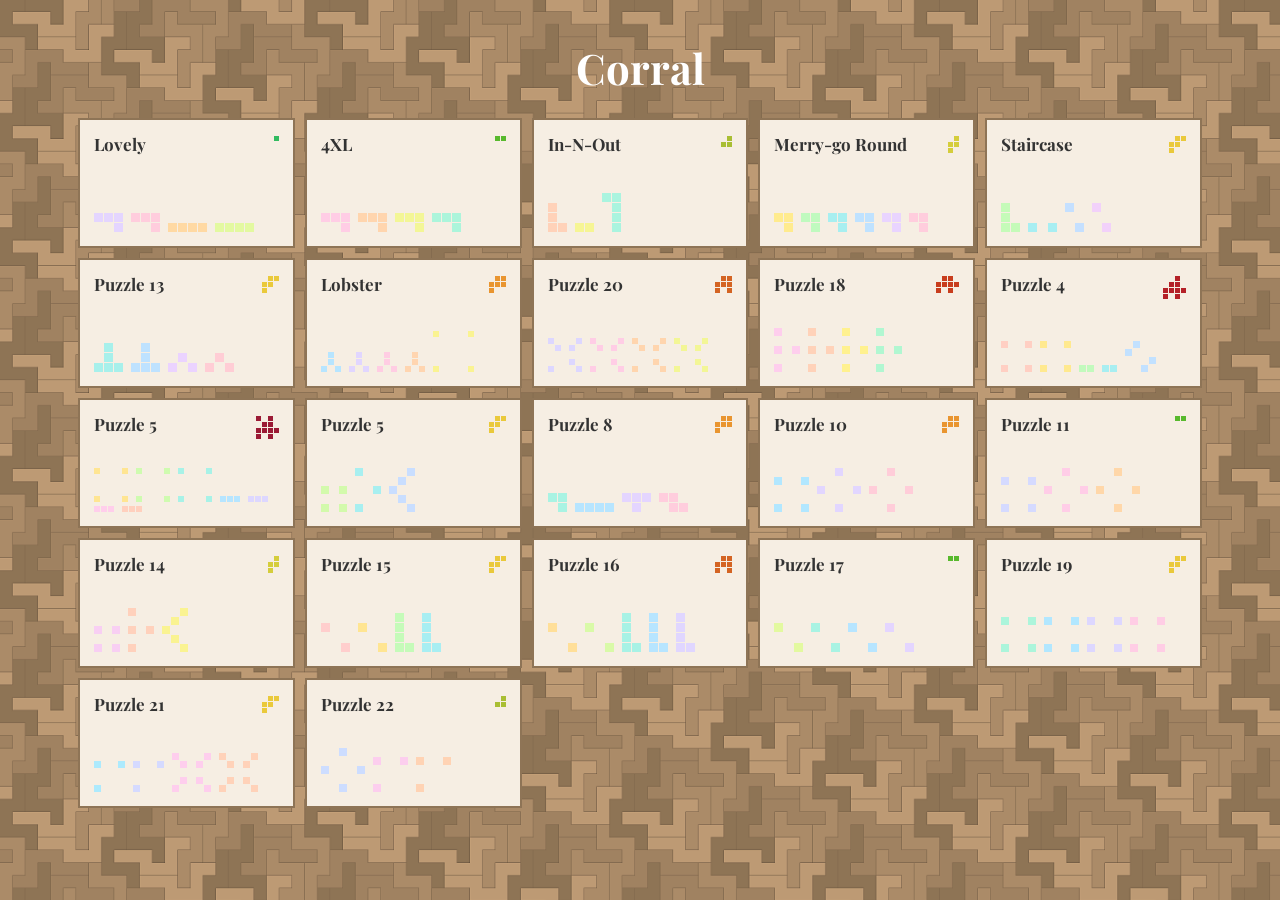
==== index.html @ 3b2e0bac "a" ====
<!DOCTYPE html>
<html lang="en">
<head>
  <meta charset="UTF-8">
  <meta name="viewport" content="width=device-width, initial-scale=1">
  <title>Corral</title>
  <link rel="icon" type="image/png" href="/img/logo.png">
  <link rel="stylesheet" href="style.css">
</head>
<body>
<main>
  <h1 class="index-title">Corral</h1>
  <div id="puzzle-list"></div>
</main>

<script src="puzzles.js"></script>
<script>

const PREVIEW_W   = 168;
const PREVIEW_H   = 48;
const PREVIEW_GAP = 8;   
const PREVIEW_ROW = 4; 

function previewFits(dims, size) {
  const px = n => n * (size + 1) - 1;   // mini-grids put 1px between cells
  let rowW = 0, rowH = 0, stacked = 0;

  for (const [rows, cols] of dims) {
    const w = px(cols), h = px(rows);
    if (w > PREVIEW_W) return false;
    if (rowW && rowW + PREVIEW_GAP + w > PREVIEW_W) {
      stacked += rowH + PREVIEW_ROW;
      rowW = 0;
      rowH = 0;
    }
    rowW += (rowW ? PREVIEW_GAP : 0) + w;
    rowH = Math.max(rowH, h);
  }
  return stacked + rowH <= PREVIEW_H;
}

// Largest mini-cell size at which all of a puzzle's pieces fit the strip.
function previewSize(pieces) {
  const dims = pieces.map(p => {
    const rs = p.cells.map(x => x[0]), cs = p.cells.map(x => x[1]);
    return [Math.max(...rs) - Math.min(...rs) + 1, Math.max(...cs) - Math.min(...cs) + 1];
  });
  for (let size = 9; size > 2; size--) if (previewFits(dims, size)) return size;
  return 2;
}

const list = document.getElementById('puzzle-list');

// Only the puzzles that have opened. Starters are always in; the rest arrive
// one a day (see UNLOCK in puzzles.js).
const open = unlockedPuzzles();

for (const p of open) {
  const card = document.createElement('a');
  card.className = 'card';
  card.href = `puzzle.html?id=${encodeURIComponent(p.id)}`;

  const top = document.createElement('div');
  top.className = 'card-top';

  const h = document.createElement('h2');
  h.textContent = p.name;
  top.appendChild(h);

  if (p.difficulty != null) {
    const badge = document.createElement('div');
    badge.className = 'card-badge';
    badge.title = `Difficulty: ${p.difficulty}/10`;
    badge.appendChild(miniIcon(difficultyCells(p.difficulty), difficultyColor(p.difficulty), 5));
    top.appendChild(badge);
  }

  const preview = document.createElement('div');
  preview.className = 'card-preview';
  const size = previewSize(p.pieces);
  for (const piece of p.pieces) preview.appendChild(miniIcon(piece.cells, piece.color, size));

  card.append(top, preview);
  list.appendChild(card);
}
</script>
</body>
</html>
---- style.css ----
@import url('https://fonts.googleapis.com/css2?family=Playfair+Display:wght@700&family=Lora:wght@400;500&display=swap');

*, :after, :before { box-sizing: border-box; }

:root {
  --cell-size: 32px;      
  --tool-size: max(28px, var(--cell-size));
  --bar-h: 22px;        
  --bar-gap: 6px;
  --piece-cell: 18px;    
}

html {
  background-image: url('/background/background.png');
  background-repeat: repeat;
  background-size: 1600px;
  min-height: 100%;
}

body {
  margin: 0;
  padding: 40px 20px;
  min-height: 100vh;
  font-family: 'Lora', Georgia, serif;
  display: flex;
  flex-direction: column;
  align-items: center;
  color: #fff;
}

main {
  display: flex;
  flex-direction: column;
  align-items: center;
  gap: 24px;
  width: 100%;
}

.puzzle-header {
  display: flex;
  flex-direction: column;
  align-items: center;
  gap: 6px;
  text-align: center;
}

.puzzle-nav {
  display: grid;
  grid-template-columns: 1fr auto 1fr;
  align-items: center;
  gap: 18px;
  font-size: 14px;
}

.puzzle-nav a:first-child { justify-self: end; }
.puzzle-nav a:last-child  { justify-self: start; }

.puzzle-nav a { color: #fff; opacity: 0.8; text-decoration: none; }
.puzzle-nav a:hover { opacity: 1; text-decoration: underline; }
.puzzle-header h1 { font-family: 'Playfair Display', serif; font-size: 28px; margin: 0; }

.puzzle-meta {
  display: flex;
  align-items: center;
  justify-content: center;
  gap: 14px;
  font-size: 14px;
}
#puzzle-difficulty { display: flex; opacity: 0.9; }

#grid {
  display: grid;
  gap: 1px;
  background: rgba(0,0,0,0.08);
  touch-action: none;
  user-select: none;
  -webkit-user-select: none;
  -webkit-touch-callout: none;
}

.cell {
  width: var(--cell-size);
  height: var(--cell-size);
  background: #fff;
  border: 0px solid black;
}

#grid.flooding .cell { transition: background 130ms ease-out; }

#tray {
  display: flex;
  gap: 24px;
  align-items: flex-end;
  justify-content: center;
  flex-wrap: wrap;
  user-select: none;
  -webkit-user-select: none;
}
.piece { display: flex; flex-direction: column; align-items: center; gap: 6px; cursor: pointer; }
.piece.used   { opacity: 0.2; pointer-events: none; }
.piece.active { outline: 2px solid rgba(0,0,0,0.3); outline-offset: 4px; }
.piece-grid { display: grid; gap: 1px; }
.pc { width: var(--piece-cell); height: var(--piece-cell); }

.board-wrapper {
  position: relative;
  display: inline-block;
}

.board-bar {
  display: flex;
  align-items: center;
  justify-content: space-between;
  height: var(--bar-h);
  margin-bottom: var(--bar-gap);
}

#area-counter {
  font-family: 'Playfair Display', serif;
  font-size: 17px;
  line-height: 1;
  color: #fff;
  transition: color 260ms ease-out;
}

/* at or past the best known score */
#area-counter.record { color: #77DFA0; }
#area-counter.pop    { animation: score-pop 620ms ease-out; }

@keyframes score-pop {
  0%   { transform: scale(1);    }
  28%  { transform: scale(1.28); }
  60%  { transform: scale(0.98); }
  100% { transform: scale(1);    }
}

.board-tools {
  position: absolute;
  top: calc(var(--bar-h) + var(--bar-gap));   /* level with the top of the grid */
  left: calc(100% + 1px);
  z-index: 10;
  display: flex;
  flex-direction: column;
  gap: 1px;
}

.board-tools button {
  height: var(--tool-size);
  width:  var(--tool-size);
  font-size: calc(var(--tool-size) * 0.56);
  line-height: 1;
  color: #6b573d;
  background: #f6eee3;
  border: 0;
  border-radius: 0;
  padding: 0;
  cursor: pointer;
}
.board-tools button:hover  { background: #efe4d4; }
.board-tools button:active { background: #e6d9c6; }
#help-button { font-family: 'Playfair Display', serif; font-weight: 700; }

#share-popover {
  position: absolute;
  top: calc(100% + 10px);
  right: calc(-1 * var(--tool-size) - 1px);
  z-index: 20;
  width: 300px;
  max-width: 90vw;
  padding: 12px;
  background: #f6eee3;
  color: #333;
  outline: 2px solid #8e7456;
  outline-offset: 0.5px;
  font-size: 13px;
}
#share-popover[hidden] { display: none; }

.share-title { font-family: 'Playfair Display', serif; font-size: 15px; margin-bottom: 8px; }

#help-popover {
  position: absolute;
  top: 50%;
  left: 50%;
  transform: translate(-50%, -50%);
  z-index: 20;
  width: 336px;
  max-width: 92vw;
  padding: 12px;
  background: #f6eee3;
  color: #333;
  outline: 2px solid #8e7456;
  outline-offset: 0.5px;
  font-size: 12px;
}
#help-popover[hidden] { display: none; }

.how-lede { margin: 0 0 10px; font-size: 13px; }
.how-foot { margin: 0 0 10px; opacity: 0.75; }
.how-figs { display: flex; gap: 10px; justify-content: space-between; margin-bottom: 12px; }
.how-fig  { text-align: center; }
.how-grid { display: grid; gap: 1px; margin: 0 auto 6px; --how-cell: 12px; }
.how-cell { width: var(--how-cell); height: var(--how-cell); background: #fffaf2; }
.how-cap  { font-size: 11px; line-height: 1.35; white-space: nowrap; }
.how-cap b { font-family: 'Playfair Display', serif; font-size: 15px; }

.how-keys {
  display: flex;
  flex-wrap: wrap;
  align-items: center;
  justify-content: center;
  gap: 5px 12px;
  margin-bottom: 10px;
}
.how-keys span { display: inline-flex; align-items: center; gap: 4px; }
.chip {
  display: inline-flex;
  align-items: center;
  justify-content: center;
  min-width: 22px;
  height: 22px;
  padding: 0 6px;
  background: #fdf8f0;
  outline: 1.5px solid #8e7456;
  font-size: 13px;
  line-height: 1;
}

.how-actions { display: flex; gap: 8px; justify-content: flex-end; }
.how-actions button {
  padding: 6px 13px;
  font-family: inherit;
  font-size: 12px;
  color: #f6eee3;
  background: #8e7456;
  border: 0;
  cursor: pointer;
}
.how-actions button:hover { background: #7a6248; }

.share-row { display: flex; gap: 6px; }

#share-link {
  flex: 1;
  min-width: 0;
  padding: 6px 8px;
  font-family: inherit;
  font-size: 12px;
  color: #333;
  background: #fff;
  border: 1px solid #cbb79b;
}

#share-copy {
  padding: 6px 12px;
  font-family: inherit;
  font-size: 12px;
  color: #f6eee3;
  background: #8e7456;
  border: 0;
  cursor: pointer;
}
#share-copy:hover { background: #7a6248; }

#share-status { min-height: 16px; margin-top: 6px; font-size: 12px; opacity: 0.75; }

.toast {
  position: fixed;
  left: 50%;
  bottom: 28px;
  transform: translateX(-50%);
  z-index: 50;
  max-width: 420px;
  padding: 10px 16px;
  background: #f6eee3;
  color: #333;
  outline: 2px solid #8e7456;
  font-size: 13px;
  text-align: center;
}

#piece-controls {
  position: fixed;
  left: 0;
  right: 0;
  bottom: 0;
  z-index: 40;
  display: flex;
  align-items: stretch;
  gap: 8px;
  padding: 10px 12px calc(10px + env(safe-area-inset-bottom, 0px));
  background: #2b3a33;
  user-select: none;
  -webkit-user-select: none;
}
#piece-controls[hidden] { display: none; }

#piece-controls button {
  flex: 1 1 0;
  height: 50px;
  font-family: 'Lora', Georgia, serif;
  font-size: 15px;
  line-height: 1;
  color: #4a3b28;
  background: #f6eee3;
  border: 0;
  outline: 2px solid #8e7456;
  outline-offset: -2px;
  cursor: pointer;
  touch-action: manipulation;
}
#piece-controls button:active { background: #e6d9c6; }
#piece-controls button.glyph { font-size: 23px; }

#piece-controls #ctl-cancel {
  flex: 0 1 78px;
  color: rgba(246, 238, 227, 0.8);
  background: transparent;
  outline: 0;
}
#piece-controls #ctl-cancel:active { background: rgba(246, 238, 227, 0.12); }

#piece-controls #ctl-place {
  flex: 1.5 1 0;
  color: #f6eee3;
  background: #8e7456;
}
#piece-controls #ctl-place:active { background: #7a6248; }

@media (max-width: 720px) {
  body { padding: 12px 10px; }
  main { gap: 10px; }

  :root { --tool-size: 36px; --piece-cell: 11px; }

  .puzzle-header { gap: 3px; }
  .puzzle-header h1 { font-size: 21px; }
  .puzzle-nav { gap: 12px; font-size: 13px; }

  .board-bar { height: auto; }
  .board-tools { position: static; flex-direction: row; gap: 6px; }

  #tray { gap: 10px; }

  #area-counter { font-size: 15px; }

  #share-popover { left: 0; right: 0; width: auto; max-width: none; }
  #help-popover  { width: calc(100vw - 20px); }
}

.index-title { font-family: 'Playfair Display', serif; font-size: 42px; margin: 0; }
.index-note  { margin: -10px 0 0; font-size: 14px; opacity: 0.75; }

#puzzle-list {
  display: grid;
  grid-template-columns: repeat(5, minmax(0, 1fr));
  gap: 14px;
  width: 100%;
  max-width: 1120px;
}

@media (max-width: 1060px) {
  #puzzle-list { grid-template-columns: repeat(3, minmax(0, 1fr)); max-width: 680px; }
}
@media (max-width: 700px) {
  #puzzle-list { grid-template-columns: repeat(2, minmax(0, 1fr)); max-width: 460px; }
}
.card {
  display: flex;
  flex-direction: column;
  justify-content: space-between;
  gap: 10px;
  height: 126px;
  padding: 14px;
  background: #f6eee3;
  color: #333;
  text-decoration: none;
  transition: background 0.3s ease, color 0.3s ease;
  outline: 2px solid #8e7456;
  outline-offset: 0.5px;
}
.card:hover {
  background: rgba(255,255,255,0.2);
  color: #f6eee3;
}

.card-top {
  display: flex;
  align-items: flex-start;
  justify-content: space-between;
  gap: 10px;
}

.card h2 {
  font-family: 'Playfair Display', serif;
  font-size: 17px;
  line-height: 1.2;
  margin: 0;
  min-width: 0;
}

.card-badge { flex: none; padding-top: 2px; }

.card-preview {
  display: flex;
  flex-wrap: wrap;
  column-gap: 8px;
  row-gap: 4px;
  align-items: flex-end;
  align-content: flex-end;
  height: 48px;
  overflow: hidden;
}

.mini-grid { display: grid; gap: 1px; }
.mini-cell { width: 8px; height: 8px; }

#puzzle-difficulty .mini-grid { display: inline-grid; }
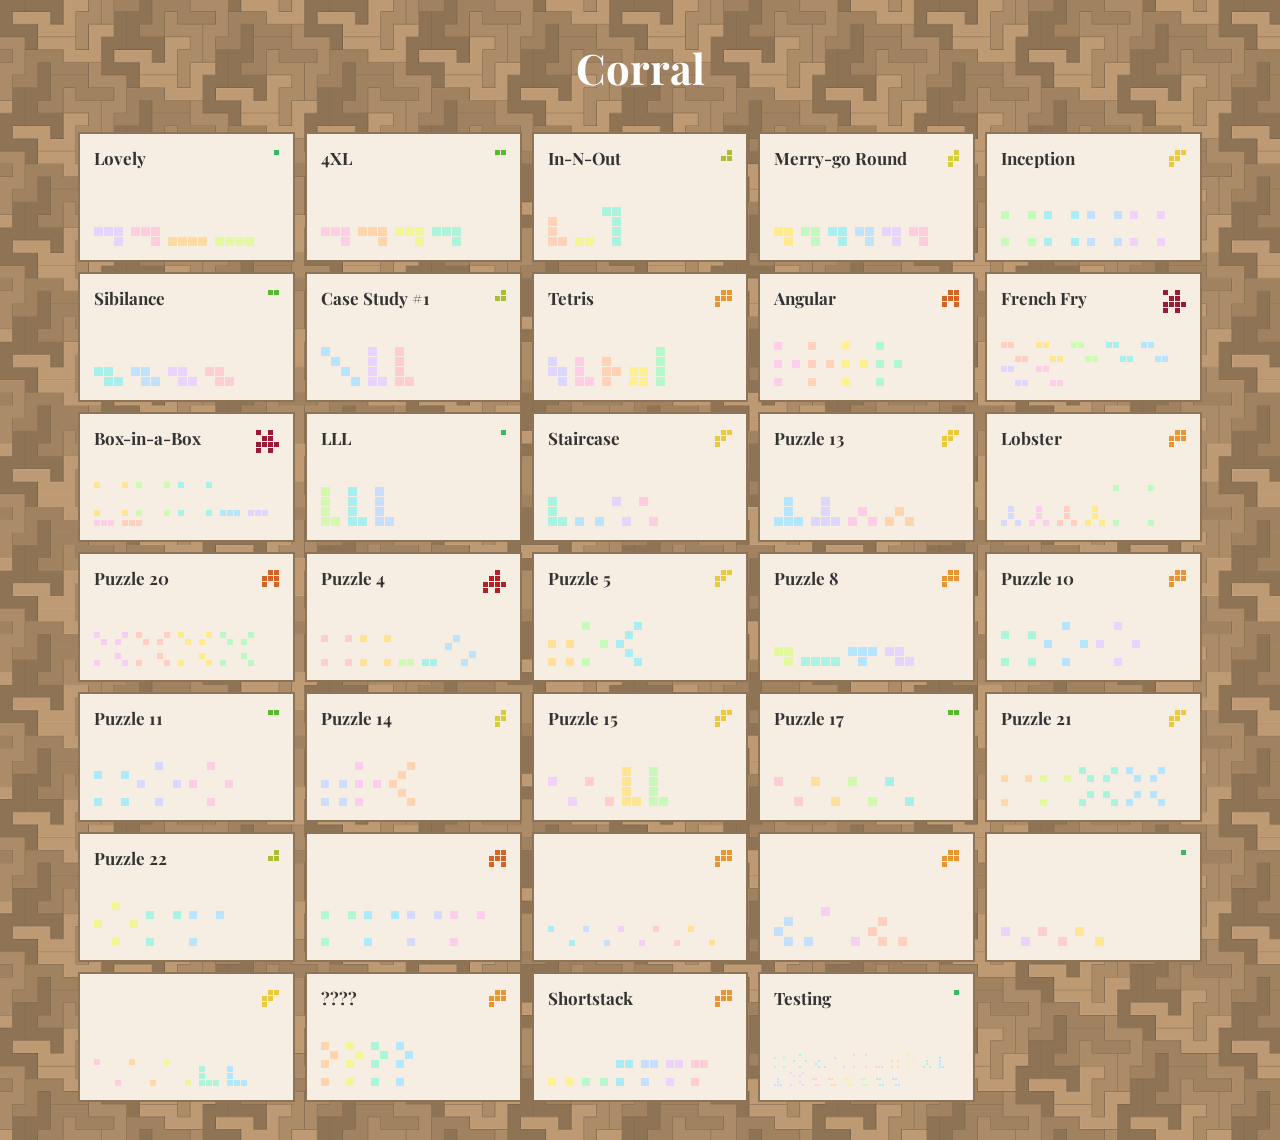
==== commit cb473517: "Weekdays no longer" ====
--- a/index.html
+++ b/index.html
@@ -10,6 +10,7 @@
 <body>
 <main>
   <h1 class="index-title">Corral</h1>
+  <p class="index-note" id="index-note"></p>
   <div id="puzzle-list"></div>
 </main>
 
@@ -18,8 +19,8 @@
 
 const PREVIEW_W   = 168;
 const PREVIEW_H   = 48;
-const PREVIEW_GAP = 8;   
-const PREVIEW_ROW = 4; 
+const PREVIEW_GAP = 8;
+const PREVIEW_ROW = 4;
 
 function previewFits(dims, size) {
   const px = n => n * (size + 1) - 1;   // mini-grids put 1px between cells
@@ -52,7 +53,6 @@
 const list = document.getElementById('puzzle-list');
 
 // Only the puzzles that have opened. Starters are always in; the rest arrive
-// one a day (see UNLOCK in puzzles.js).
 const open = unlockedPuzzles();
 
 for (const p of open) {
@@ -85,4 +85,4 @@
 }
 </script>
 </body>
-</html>+</html>
--- a/style.css
+++ b/style.css
@@ -3,11 +3,11 @@
 *, :after, :before { box-sizing: border-box; }
 
 :root {
-  --cell-size: 32px;      
+  --cell-size: 32px;
   --tool-size: max(28px, var(--cell-size));
-  --bar-h: 22px;        
+  --bar-h: 22px;
   --bar-gap: 6px;
-  --piece-cell: 18px;    
+  --piece-cell: 18px;
 }
 
 html {
@@ -177,6 +177,68 @@
 #share-popover[hidden] { display: none; }
 
 .share-title { font-family: 'Playfair Display', serif; font-size: 15px; margin-bottom: 8px; }
+
+/* send-in-your-solution panel — same frame as the share popover */
+#solve-popover {
+  position: absolute;
+  top: calc(100% + 10px);
+  right: calc(-1 * var(--tool-size) - 1px);
+  z-index: 20;
+  width: 300px;
+  max-width: 90vw;
+  padding: 12px;
+  background: #f6eee3;
+  color: #333;
+  outline: 2px solid #8e7456;
+  outline-offset: 0.5px;
+  font-size: 13px;
+}
+#solve-popover[hidden] { display: none; }
+
+.solve-note { margin: 0 0 8px; opacity: 0.75; }
+
+#solve-name {
+  flex: 1;
+  min-width: 0;
+  padding: 6px 8px;
+  font-family: inherit;
+  font-size: 12px;
+  color: #333;
+  background: #fff;
+  border: 1px solid #cbb79b;
+}
+#solve-name[aria-invalid="true"] { border-color: #c4442a; }
+#solve-name:disabled { background: #efe7db; color: #8a8071; }
+
+#solve-send {
+  padding: 6px 12px;
+  font-family: inherit;
+  font-size: 12px;
+  color: #f6eee3;
+  background: #8e7456;
+  border: 0;
+  cursor: pointer;
+}
+#solve-send:hover:not(:disabled) { background: #7a6248; }
+#solve-send:disabled { opacity: 0.55; cursor: default; }
+
+.fs-error {
+  display: block;
+  margin-top: 6px;
+  font-size: 12px;
+  color: #c4442a;
+}
+.fs-error:empty { display: none; }
+
+/* honeypot — off-screen, never focused */
+.fs-gotcha { position: absolute; left: -9999px; width: 1px; height: 1px; opacity: 0; }
+
+#solve-status {
+  min-height: 16px;
+  margin-top: 6px;
+  font-size: 12px;
+  color: #2E9E57;
+}
 
 #help-popover {
   position: absolute;
@@ -197,7 +259,14 @@
 
 .how-lede { margin: 0 0 10px; font-size: 13px; }
 .how-foot { margin: 0 0 10px; opacity: 0.75; }
-.how-figs { display: flex; gap: 10px; justify-content: space-between; margin-bottom: 12px; }
+.how-figs {
+  display: grid;
+  grid-template-columns: repeat(2, max-content);
+  justify-content: center;
+  gap: 12px 16px;
+  margin-bottom: 12px;
+}
+
 .how-fig  { text-align: center; }
 .how-grid { display: grid; gap: 1px; margin: 0 auto 6px; --how-cell: 12px; }
 .how-cell { width: var(--how-cell); height: var(--how-cell); background: #fffaf2; }
@@ -327,6 +396,11 @@
 }
 #piece-controls #ctl-place:active { background: #7a6248; }
 
+@media (min-width: 721px) {
+  #help-popover { width: 420px; }
+  .how-figs { grid-template-columns: repeat(4, max-content); }
+}
+
 @media (max-width: 720px) {
   body { padding: 12px 10px; }
   main { gap: 10px; }
@@ -345,11 +419,13 @@
   #area-counter { font-size: 15px; }
 
   #share-popover { left: 0; right: 0; width: auto; max-width: none; }
+  #solve-popover { left: 0; right: 0; width: auto; max-width: none; }
   #help-popover  { width: calc(100vw - 20px); }
 }
 
 .index-title { font-family: 'Playfair Display', serif; font-size: 42px; margin: 0; }
 .index-note  { margin: -10px 0 0; font-size: 14px; opacity: 0.75; }
+.index-note[hidden] { display: none; }
 
 #puzzle-list {
   display: grid;
